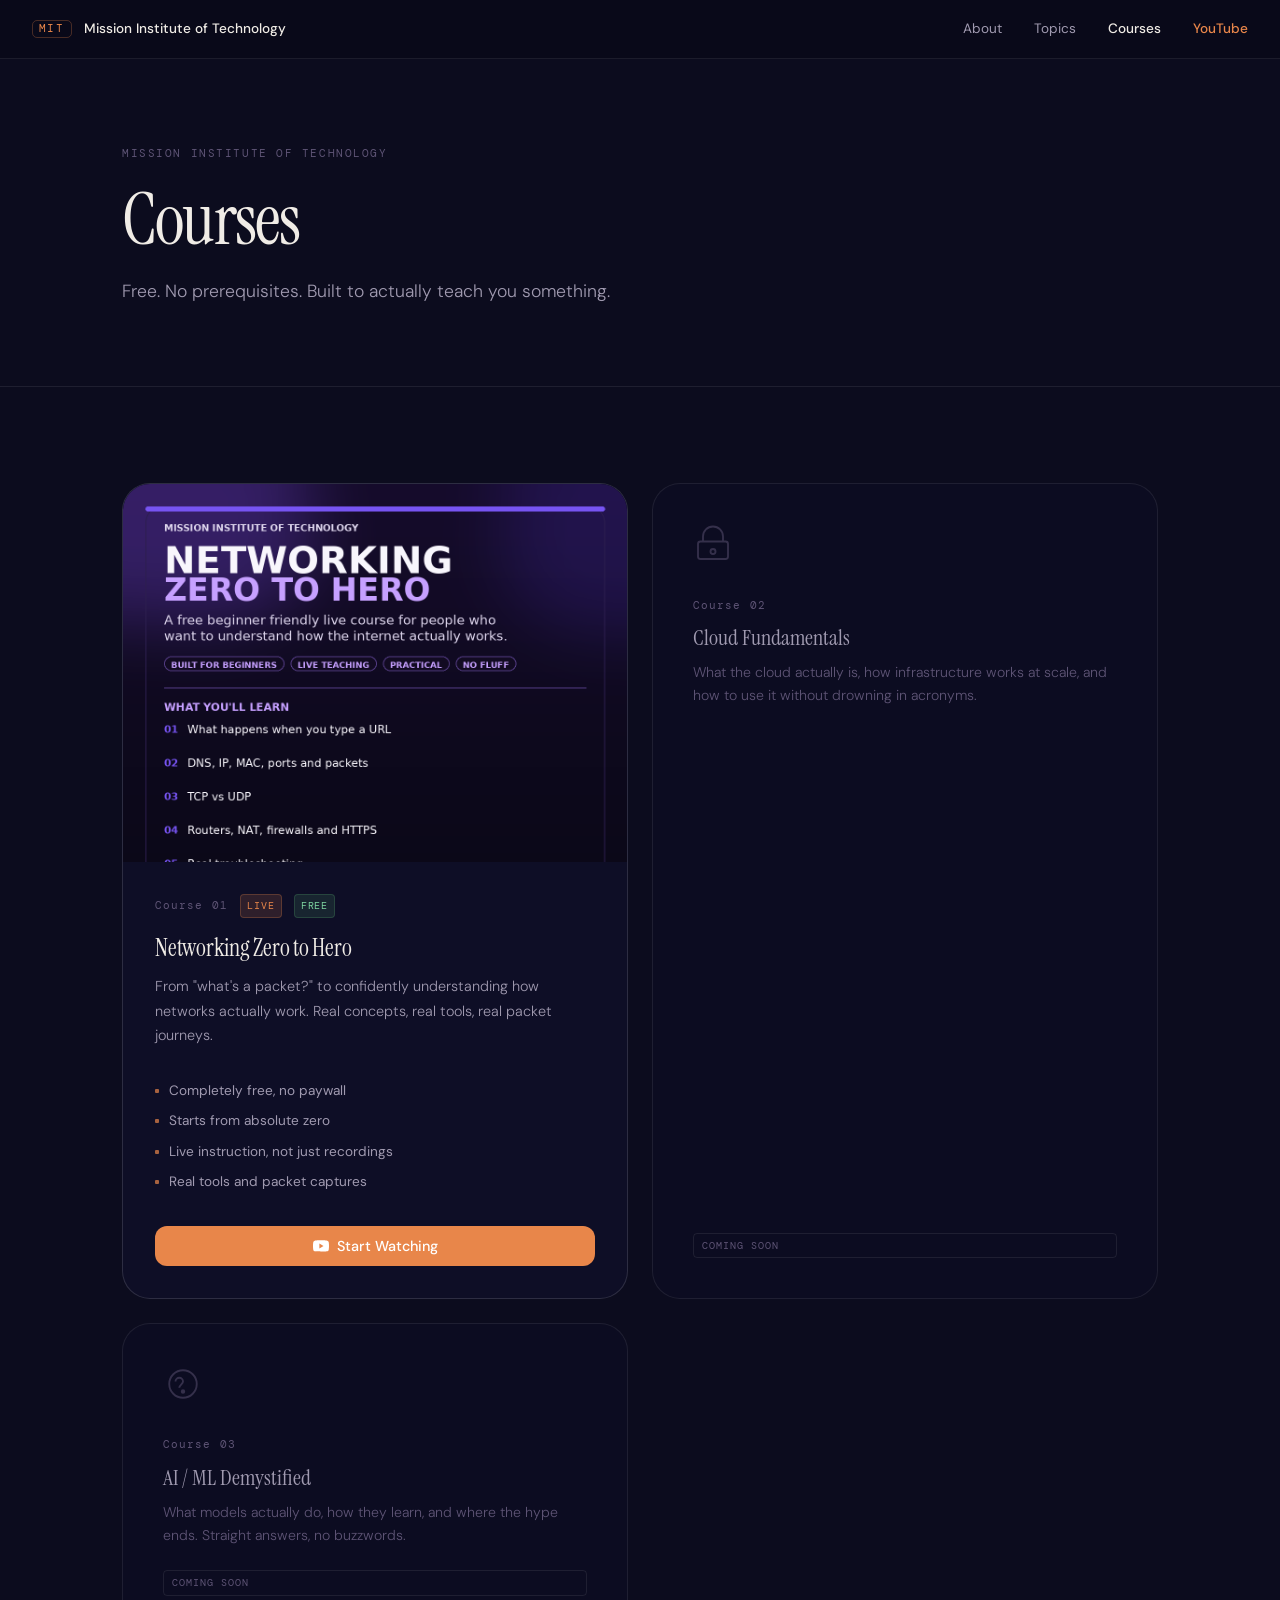
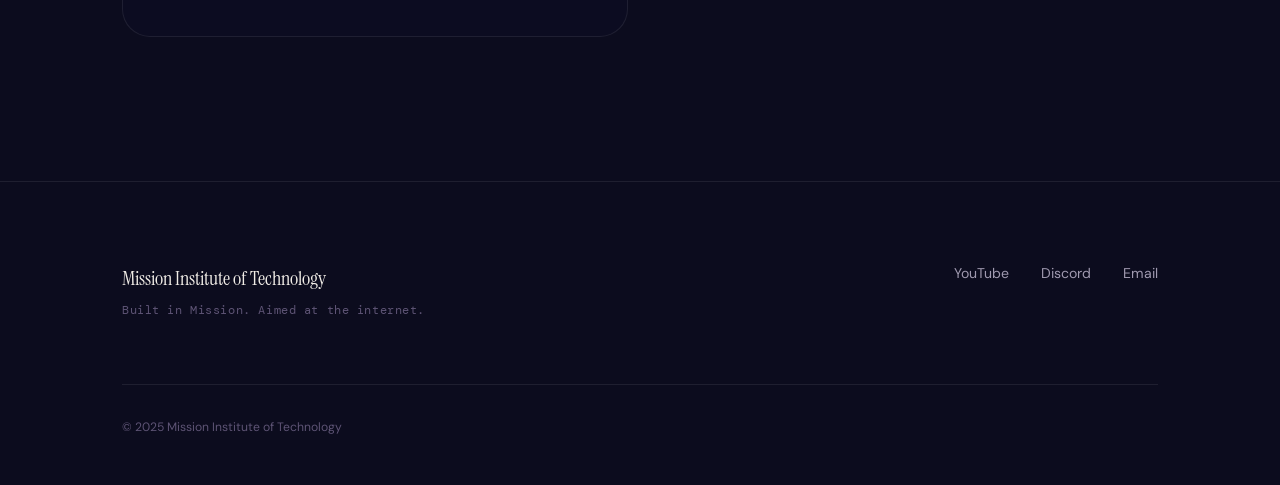
==== courses.html @ 04413aa5 "Redesign: Jobs-level layout, courses page, cleaner copy - Remove pixel art from hero, full-screen ph" ====
<!DOCTYPE html>
<html lang="en">
<head>
  <meta charset="UTF-8">
  <meta name="viewport" content="width=device-width, initial-scale=1.0">
  <title>Courses &mdash; Mission Institute of Technology</title>
  <meta name="description" content="Free courses on Networking, Cloud, AI/ML, and more. No prerequisites. Taught to actually stick.">
  <meta name="theme-color" content="#0c0c1e">
  <link rel="preconnect" href="https://fonts.googleapis.com">
  <link rel="preconnect" href="https://fonts.gstatic.com" crossorigin>
  <link href="https://fonts.googleapis.com/css2?family=DM+Sans:ital,wght@0,300;0,400;0,500;0,600;0,700;1,400&family=Instrument+Serif:ital@0;1&family=DM+Mono:wght@300;400&display=swap" rel="stylesheet">
  <style>
:root {
  --c-bg: #0c0c1e;
  --c-text: #f0ece6;
  --c-text-dim: #a09ab0;
  --c-text-muted: #5e5475;
  --c-accent: #e8864a;
  --c-accent-hover: #d4703a;
  --c-lavender: #9b8ec4;
  --c-border: rgba(255,255,255,0.08);
  --c-border-vis: rgba(255,255,255,0.13);
  --c-card: rgba(16,16,40,0.92);
  --f-serif: 'Instrument Serif', Georgia, serif;
  --f-sans: 'DM Sans', -apple-system, BlinkMacSystemFont, sans-serif;
  --f-mono: 'DM Mono', 'SF Mono', monospace;
  --r-md: 12px;
  --r-lg: 20px;
  --r-xl: 28px;
  --ease: cubic-bezier(0.16, 1, 0.3, 1);
}

*, *::before, *::after { margin: 0; padding: 0; box-sizing: border-box; }
html { scroll-behavior: smooth; -webkit-font-smoothing: antialiased; }
body { font-family: var(--f-sans); color: var(--c-text); background: var(--c-bg); overflow-x: hidden; line-height: 1.65; }
img { max-width: 100%; height: auto; display: block; }
a { color: inherit; text-decoration: none; }
ul { list-style: none; }
button { border: none; background: none; cursor: pointer; font: inherit; color: inherit; }
.container { max-width: 1100px; margin: 0 auto; padding: 0 2rem; }
::selection { background: rgba(232,134,74,0.25); }
:focus-visible { outline: 2px solid var(--c-accent); outline-offset: 3px; border-radius: 4px; }
::-webkit-scrollbar { width: 8px; }
::-webkit-scrollbar-track { background: var(--c-bg); }
::-webkit-scrollbar-thumb { background: var(--c-text-muted); border-radius: 4px; }

/* NAV */
.nav {
  position: fixed; top: 0; left: 0; right: 0; z-index: 100;
  padding: 1.1rem 0;
  background: rgba(10,10,26,0.96);
  border-bottom: 1px solid var(--c-border);
  transition: padding 0.35s var(--ease);
}
.nav-inner {
  max-width: 1280px; margin: 0 auto; padding: 0 2rem;
  display: flex; align-items: center; justify-content: space-between;
}
.nav-logo { display: flex; align-items: center; gap: 0.75rem; }
.nav-logo-mark {
  font-family: var(--f-mono); font-size: 0.68rem; letter-spacing: 0.14em;
  color: var(--c-accent); border: 1px solid rgba(232,134,74,0.28);
  padding: 0.25em 0.55em; border-radius: 5px; line-height: 1;
}
.nav-logo-text { font-size: 0.85rem; font-weight: 500; }
.nav-links { display: flex; align-items: center; gap: 2rem; }
.nav-links a { font-size: 0.85rem; color: var(--c-text-dim); transition: color 0.2s; }
.nav-links a:hover { color: var(--c-text); }
.nav-links a.active { color: var(--c-text); font-weight: 500; }
.nav-yt { color: var(--c-accent) !important; font-weight: 500; }
.nav-yt:hover { color: var(--c-text) !important; }

.nav-toggle { display: none; flex-direction: column; gap: 5px; padding: 8px; }
.nav-toggle span { display: block; width: 22px; height: 1.5px; background: var(--c-text); transition: transform 0.2s var(--ease); }
.nav-toggle.open span:first-child { transform: translateY(3.5px) rotate(45deg); }
.nav-toggle.open span:last-child { transform: translateY(-3.5px) rotate(-45deg); }

.mobile-menu {
  display: none; position: fixed; inset: 0; z-index: 99;
  background: rgba(10,10,26,0.98);
  flex-direction: column; align-items: center; justify-content: center; gap: 2.5rem;
  opacity: 0; pointer-events: none; transition: opacity 0.35s var(--ease);
}
.mobile-menu.open { opacity: 1; pointer-events: auto; }
.mobile-menu a { font-family: var(--f-serif); font-size: 2rem; color: var(--c-text); transition: color 0.2s; }
.mobile-menu a:hover { color: var(--c-accent); }

/* PAGE HEADER */
.page-header {
  padding: 9rem 0 5rem;
  border-bottom: 1px solid var(--c-border);
}
.page-header-eyebrow {
  font-family: var(--f-mono); font-size: 0.7rem; letter-spacing: 0.14em;
  color: var(--c-text-muted); text-transform: uppercase; margin-bottom: 1.2rem;
}
.page-header-title {
  font-family: var(--f-serif);
  font-size: clamp(2.8rem, 6vw, 4.5rem);
  font-weight: 400; line-height: 1.05; letter-spacing: -0.025em;
  margin-bottom: 1.25rem;
}
.page-header-sub {
  font-size: 1.1rem; font-weight: 300; color: var(--c-text-dim);
  max-width: 500px; line-height: 1.65;
}

/* COURSES GRID */
.courses-section { padding: 6rem 0 9rem; }
.courses-grid { display: grid; grid-template-columns: repeat(auto-fill, minmax(340px, 1fr)); gap: 1.5rem; }

/* LIVE COURSE CARD */
.course-card {
  background: var(--c-card);
  border: 1px solid var(--c-border-vis);
  border-radius: var(--r-xl);
  overflow: hidden;
  transition: border-color 0.3s var(--ease), transform 0.3s var(--ease), box-shadow 0.3s var(--ease);
  display: flex; flex-direction: column;
}
.course-card:hover {
  border-color: rgba(232,134,74,0.3);
  transform: translateY(-4px);
  box-shadow: 0 20px 60px -20px rgba(0,0,0,0.5);
}
.course-poster {
  width: 100%; aspect-ratio: 4/3; overflow: hidden; background: rgba(12,12,30,0.8);
  display: flex; align-items: center; justify-content: center;
}
.course-poster img { width: 100%; height: 100%; object-fit: cover; object-position: top; }
.course-body { padding: 2rem; flex: 1; display: flex; flex-direction: column; }
.course-meta {
  display: flex; align-items: center; gap: 0.75rem; margin-bottom: 1rem;
}
.course-number { font-family: var(--f-mono); font-size: 0.68rem; letter-spacing: 0.1em; color: var(--c-text-muted); }
.badge {
  font-family: var(--f-mono); font-size: 0.65rem; letter-spacing: 0.08em; text-transform: uppercase;
  padding: 0.2em 0.6em; border-radius: 4px;
}
.badge-live { background: rgba(232,134,74,0.15); color: var(--c-accent); border: 1px solid rgba(232,134,74,0.25); }
.badge-free { background: rgba(100,200,120,0.12); color: #7dd4a0; border: 1px solid rgba(100,200,120,0.2); }
.course-title { font-family: var(--f-serif); font-size: 1.5rem; font-weight: 400; line-height: 1.2; margin-bottom: 0.75rem; letter-spacing: -0.01em; }
.course-desc { font-size: 0.9rem; font-weight: 300; color: var(--c-text-dim); line-height: 1.7; flex: 1; margin-bottom: 2rem; }
.course-features { display: flex; flex-direction: column; gap: 0.5rem; margin-bottom: 2rem; }
.course-feature { display: flex; align-items: center; gap: 0.6rem; font-size: 0.85rem; color: var(--c-text-dim); }
.course-feature-dot { width: 4px; height: 4px; background: var(--c-accent); border-radius: 1px; flex-shrink: 0; opacity: 0.7; }
.course-cta .btn { width: 100%; justify-content: center; }

/* COMING SOON CARD */
.course-card-soon {
  background: rgba(14,14,36,0.6);
  border: 1px solid var(--c-border);
  border-radius: var(--r-xl);
  padding: 2.5rem;
  display: flex; flex-direction: column; justify-content: space-between;
  min-height: 280px;
}
.soon-icon { width: 40px; height: 40px; color: var(--c-text-muted); margin-bottom: 1.5rem; opacity: 0.5; }
.soon-label { font-family: var(--f-mono); font-size: 0.68rem; letter-spacing: 0.1em; color: var(--c-text-muted); margin-bottom: 0.65rem; }
.soon-title { font-family: var(--f-serif); font-size: 1.4rem; font-weight: 400; color: var(--c-text-dim); line-height: 1.2; margin-bottom: 0.6rem; }
.soon-desc { font-size: 0.88rem; font-weight: 300; color: var(--c-text-muted); line-height: 1.6; }
.soon-chip {
  display: inline-block; margin-top: 1.5rem;
  font-family: var(--f-mono); font-size: 0.65rem; letter-spacing: 0.1em;
  color: var(--c-text-muted); border: 1px solid var(--c-border);
  padding: 0.3em 0.75em; border-radius: 4px; text-transform: uppercase;
}

/* BUTTONS */
.btn {
  display: inline-flex; align-items: center; gap: 0.5rem;
  padding: 0.85em 1.7em; font-size: 0.9rem; font-weight: 500;
  border-radius: var(--r-md); transition: all 0.2s var(--ease);
  cursor: pointer; border: none; line-height: 1; white-space: nowrap;
}
.btn-primary { background: var(--c-accent); color: #fff; }
.btn-primary:hover { background: var(--c-accent-hover); transform: translateY(-1px); box-shadow: 0 8px 28px -8px rgba(232,134,74,0.45); }

/* FOOTER */
.footer { padding: 5rem 0 3rem; border-top: 1px solid var(--c-border); }
.footer-inner { display: flex; justify-content: space-between; align-items: flex-start; margin-bottom: 4rem; }
.footer-name { font-family: var(--f-serif); font-size: 1.25rem; margin-bottom: 0.4rem; }
.footer-tag { font-family: var(--f-mono); font-size: 0.72rem; color: var(--c-text-muted); letter-spacing: 0.05em; }
.footer-links { display: flex; gap: 2rem; }
.footer-links a { font-size: 0.88rem; color: var(--c-text-dim); transition: color 0.2s; }
.footer-links a:hover { color: var(--c-text); }
.footer-base { border-top: 1px solid var(--c-border); padding-top: 2rem; }
.footer-base p { font-size: 0.76rem; color: var(--c-text-muted); }

/* RESPONSIVE */
@media (max-width: 640px) {
  .nav-links { display: none; }
  .nav-toggle { display: flex; }
  .mobile-menu { display: flex; }
  .page-header { padding: 7rem 0 4rem; }
  .page-header-title { font-size: clamp(2.2rem, 10vw, 3rem); }
  .courses-grid { grid-template-columns: 1fr; }
  .footer-inner { flex-direction: column; gap: 2rem; }
}
  </style>
</head>
<body>

<nav class="nav">
  <div class="nav-inner">
    <a href="index.html" class="nav-logo">
      <span class="nav-logo-mark">MIT</span>
      <span class="nav-logo-text">Mission Institute of Technology</span>
    </a>
    <div class="nav-links">
      <a href="index.html#about">About</a>
      <a href="index.html#topics">Topics</a>
      <a href="courses.html" class="active">Courses</a>
      <a href="https://www.youtube.com/@missioninstituteoftechnology" target="_blank" rel="noopener" class="nav-yt">YouTube</a>
    </div>
    <button class="nav-toggle" aria-label="Toggle menu" aria-expanded="false">
      <span></span><span></span>
    </button>
  </div>
</nav>

<div class="mobile-menu" aria-hidden="true">
  <a href="index.html#about">About</a>
  <a href="index.html#topics">Topics</a>
  <a href="courses.html">Courses</a>
  <a href="https://www.youtube.com/@missioninstituteoftechnology" target="_blank" rel="noopener">YouTube</a>
  <a href="https://discord.gg/nqs7rpf2xS" target="_blank" rel="noopener">Discord</a>
</div>

<!-- PAGE HEADER -->
<div class="page-header">
  <div class="container">
    <p class="page-header-eyebrow">Mission Institute of Technology</p>
    <h1 class="page-header-title">Courses</h1>
    <p class="page-header-sub">Free. No prerequisites. Built to actually teach you something.</p>
  </div>
</div>

<!-- COURSES -->
<section class="courses-section">
  <div class="container">
    <div class="courses-grid">

      <!-- Course 01: Live -->
      <div class="course-card">
        <div class="course-poster">
          <img src="assets/course-poster.png" alt="Networking Zero to Hero course poster" loading="eager">
        </div>
        <div class="course-body">
          <div class="course-meta">
            <span class="course-number">Course 01</span>
            <span class="badge badge-live">Live</span>
            <span class="badge badge-free">Free</span>
          </div>
          <h2 class="course-title">Networking Zero to Hero</h2>
          <p class="course-desc">From "what's a packet?" to confidently understanding how networks actually work. Real concepts, real tools, real packet journeys.</p>
          <ul class="course-features">
            <li class="course-feature"><span class="course-feature-dot"></span>Completely free, no paywall</li>
            <li class="course-feature"><span class="course-feature-dot"></span>Starts from absolute zero</li>
            <li class="course-feature"><span class="course-feature-dot"></span>Live instruction, not just recordings</li>
            <li class="course-feature"><span class="course-feature-dot"></span>Real tools and packet captures</li>
          </ul>
          <div class="course-cta">
            <a href="https://www.youtube.com/@missioninstituteoftechnology" target="_blank" rel="noopener" class="btn btn-primary">
              <svg width="16" height="16" viewBox="0 0 24 24" fill="currentColor"><path d="M23.498 6.186a3.016 3.016 0 0 0-2.122-2.136C19.505 3.545 12 3.545 12 3.545s-7.505 0-9.377.505A3.017 3.017 0 0 0 .502 6.186C0 8.07 0 12 0 12s0 3.93.502 5.814a3.016 3.016 0 0 0 2.122 2.136c1.871.505 9.376.505 9.376.505s7.505 0 9.377-.505a3.015 3.015 0 0 0 2.122-2.136C24 15.93 24 12 24 12s0-3.93-.502-5.814zM9.545 15.568V8.432L15.818 12l-6.273 3.568z"/></svg>
              Start Watching
            </a>
          </div>
        </div>
      </div>

      <!-- Course 02: Coming Soon -->
      <div class="course-card-soon">
        <div>
          <svg class="soon-icon" viewBox="0 0 32 32" fill="none" stroke="currentColor" stroke-width="1.5"><rect x="4" y="14" width="24" height="14" rx="2"/><path d="M8 14V10a8 8 0 0 1 16 0v4"/><circle cx="16" cy="22" r="2"/></svg>
          <p class="soon-label">Course 02</p>
          <h2 class="soon-title">Cloud Fundamentals</h2>
          <p class="soon-desc">What the cloud actually is, how infrastructure works at scale, and how to use it without drowning in acronyms.</p>
        </div>
        <span class="soon-chip">Coming Soon</span>
      </div>

      <!-- Course 03: Coming Soon -->
      <div class="course-card-soon">
        <div>
          <svg class="soon-icon" viewBox="0 0 32 32" fill="none" stroke="currentColor" stroke-width="1.5"><circle cx="16" cy="16" r="11"/><path d="M10 14a3 3 0 0 1 6 0c0 2-3 3-3 5"/><circle cx="16" cy="22" r="1" fill="currentColor"/></svg>
          <p class="soon-label">Course 03</p>
          <h2 class="soon-title">AI / ML Demystified</h2>
          <p class="soon-desc">What models actually do, how they learn, and where the hype ends. Straight answers, no buzzwords.</p>
        </div>
        <span class="soon-chip">Coming Soon</span>
      </div>

    </div>
  </div>
</section>

<!-- FOOTER -->
<footer class="footer">
  <div class="container">
    <div class="footer-inner">
      <div>
        <p class="footer-name">Mission Institute of Technology</p>
        <p class="footer-tag">Built in Mission. Aimed at the internet.</p>
      </div>
      <div class="footer-links">
        <a href="https://www.youtube.com/@missioninstituteoftechnology" target="_blank" rel="noopener">YouTube</a>
        <a href="https://discord.gg/nqs7rpf2xS" target="_blank" rel="noopener">Discord</a>
        <a href="mailto:contact@missioninstituteoftechnology.com">Email</a>
      </div>
    </div>
    <div class="footer-base">
      <p>&copy; 2025 Mission Institute of Technology</p>
    </div>
  </div>
</footer>

<script>
(function () {
  'use strict';
  var toggle = document.querySelector('.nav-toggle');
  var menu = document.querySelector('.mobile-menu');
  if (toggle && menu) {
    toggle.addEventListener('click', function () {
      var open = menu.classList.toggle('open');
      toggle.classList.toggle('open', open);
      toggle.setAttribute('aria-expanded', open);
      menu.setAttribute('aria-hidden', !open);
      document.body.style.overflow = open ? 'hidden' : '';
    });
    menu.querySelectorAll('a').forEach(function (a) {
      a.addEventListener('click', function () {
        menu.classList.remove('open');
        toggle.classList.remove('open');
        toggle.setAttribute('aria-expanded', 'false');
        menu.setAttribute('aria-hidden', 'true');
        document.body.style.overflow = '';
      });
    });
  }
})();
</script>
</body>
</html>
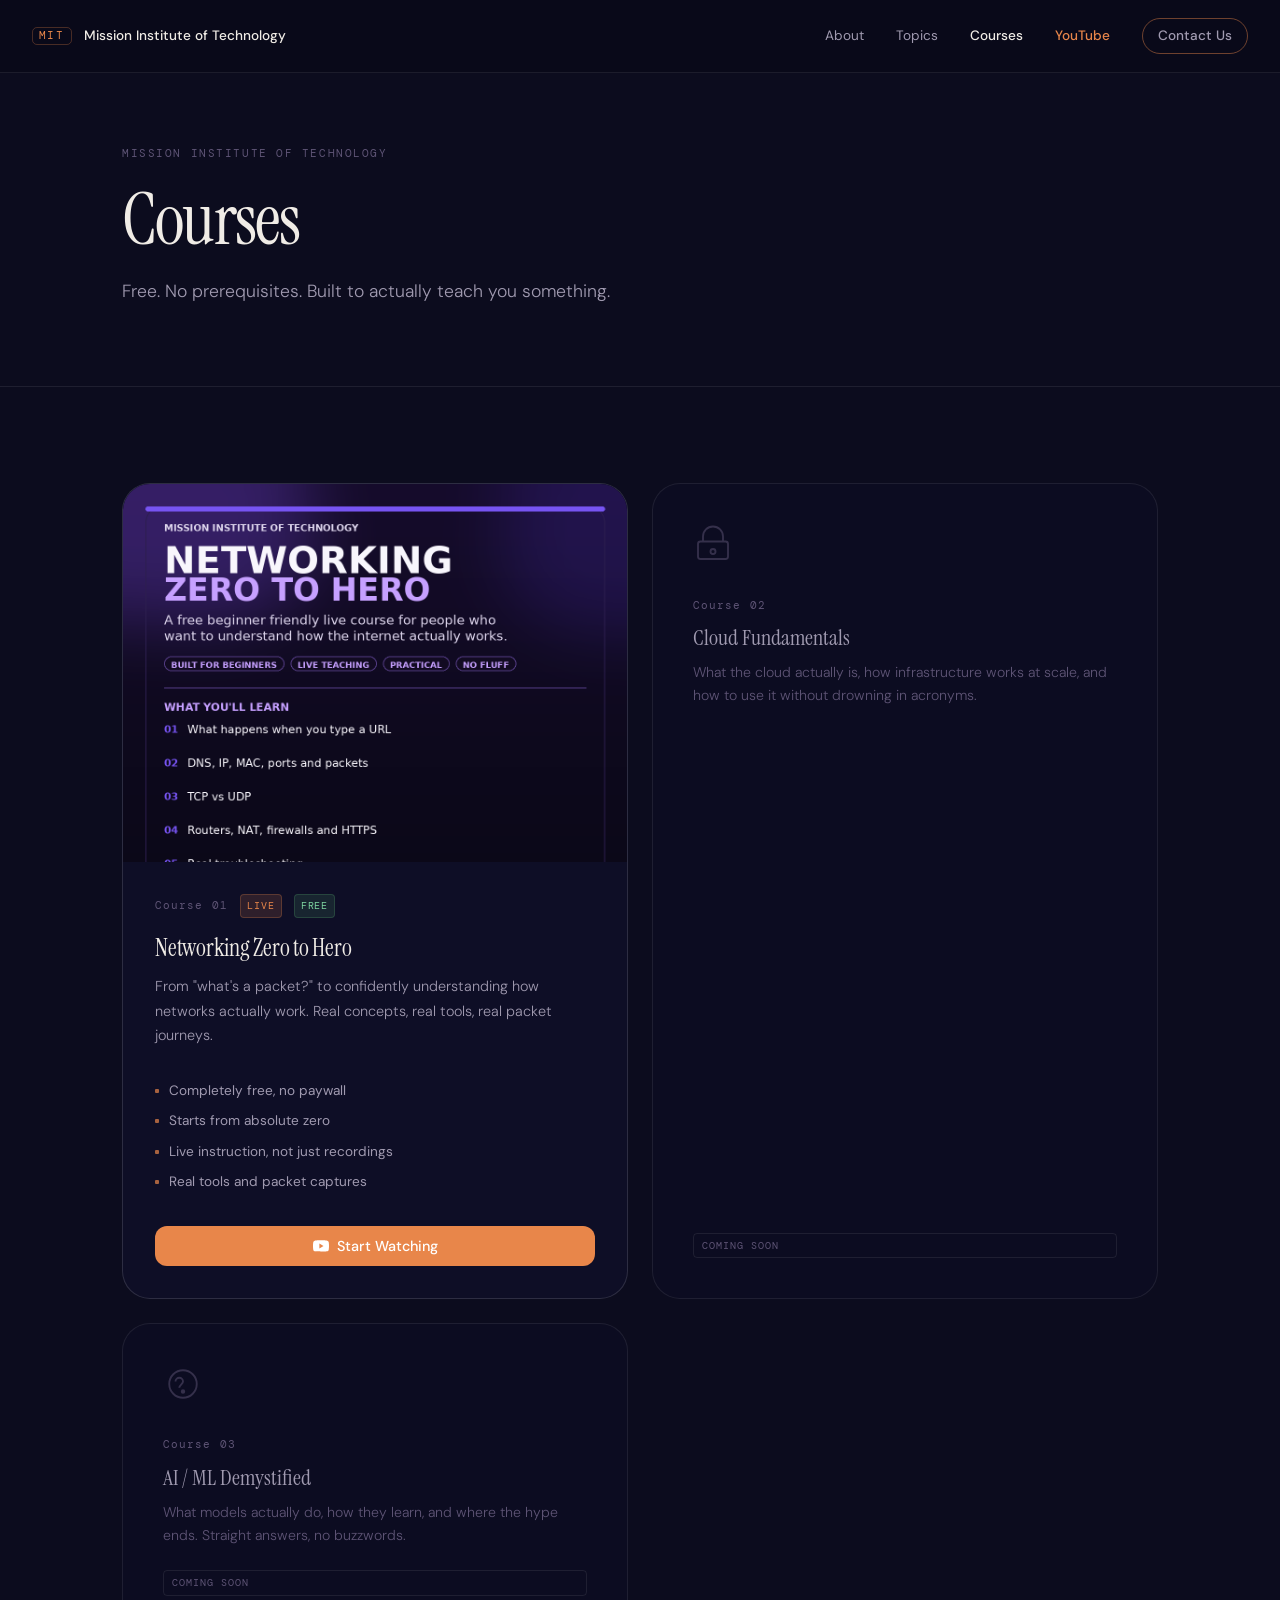
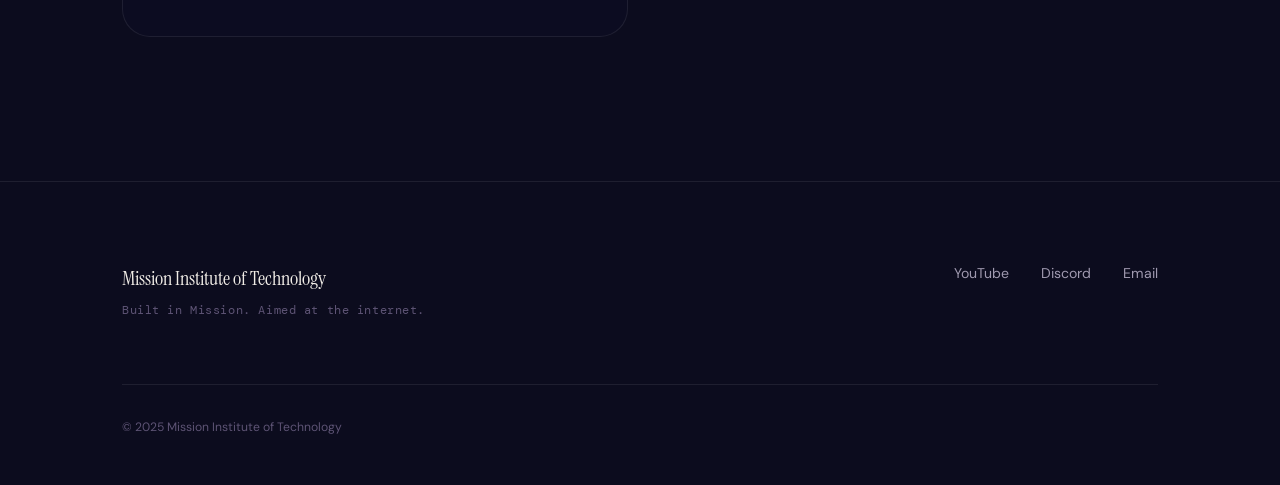
==== commit 83e6b84d: "Add Contact Us button to courses page nav" ====
--- a/courses.html
+++ b/courses.html
@@ -52,6 +52,13 @@
   border-bottom: 1px solid var(--c-border);
   transition: padding 0.35s var(--ease);
 }
+.nav-contact {
+  display: inline-flex; align-items: center;
+  padding: 0.45em 1.1em; font-size: 0.82rem; font-weight: 500;
+  border: 1px solid rgba(232,134,74,0.45); border-radius: 999px;
+  color: var(--c-accent); transition: all 0.2s var(--ease);
+}
+.nav-contact:hover { background: rgba(232,134,74,0.1); border-color: var(--c-accent); }
 .nav-inner {
   max-width: 1280px; margin: 0 auto; padding: 0 2rem;
   display: flex; align-items: center; justify-content: space-between;
@@ -212,6 +219,7 @@
       <a href="index.html#topics">Topics</a>
       <a href="courses.html" class="active">Courses</a>
       <a href="https://www.youtube.com/@missioninstituteoftechnology" target="_blank" rel="noopener" class="nav-yt">YouTube</a>
+      <a href="index.html#contact" class="nav-contact">Contact Us</a>
     </div>
     <button class="nav-toggle" aria-label="Toggle menu" aria-expanded="false">
       <span></span><span></span>
@@ -223,6 +231,7 @@
   <a href="index.html#about">About</a>
   <a href="index.html#topics">Topics</a>
   <a href="courses.html">Courses</a>
+  <a href="index.html#contact">Contact</a>
   <a href="https://www.youtube.com/@missioninstituteoftechnology" target="_blank" rel="noopener">YouTube</a>
   <a href="https://discord.gg/nqs7rpf2xS" target="_blank" rel="noopener">Discord</a>
 </div>
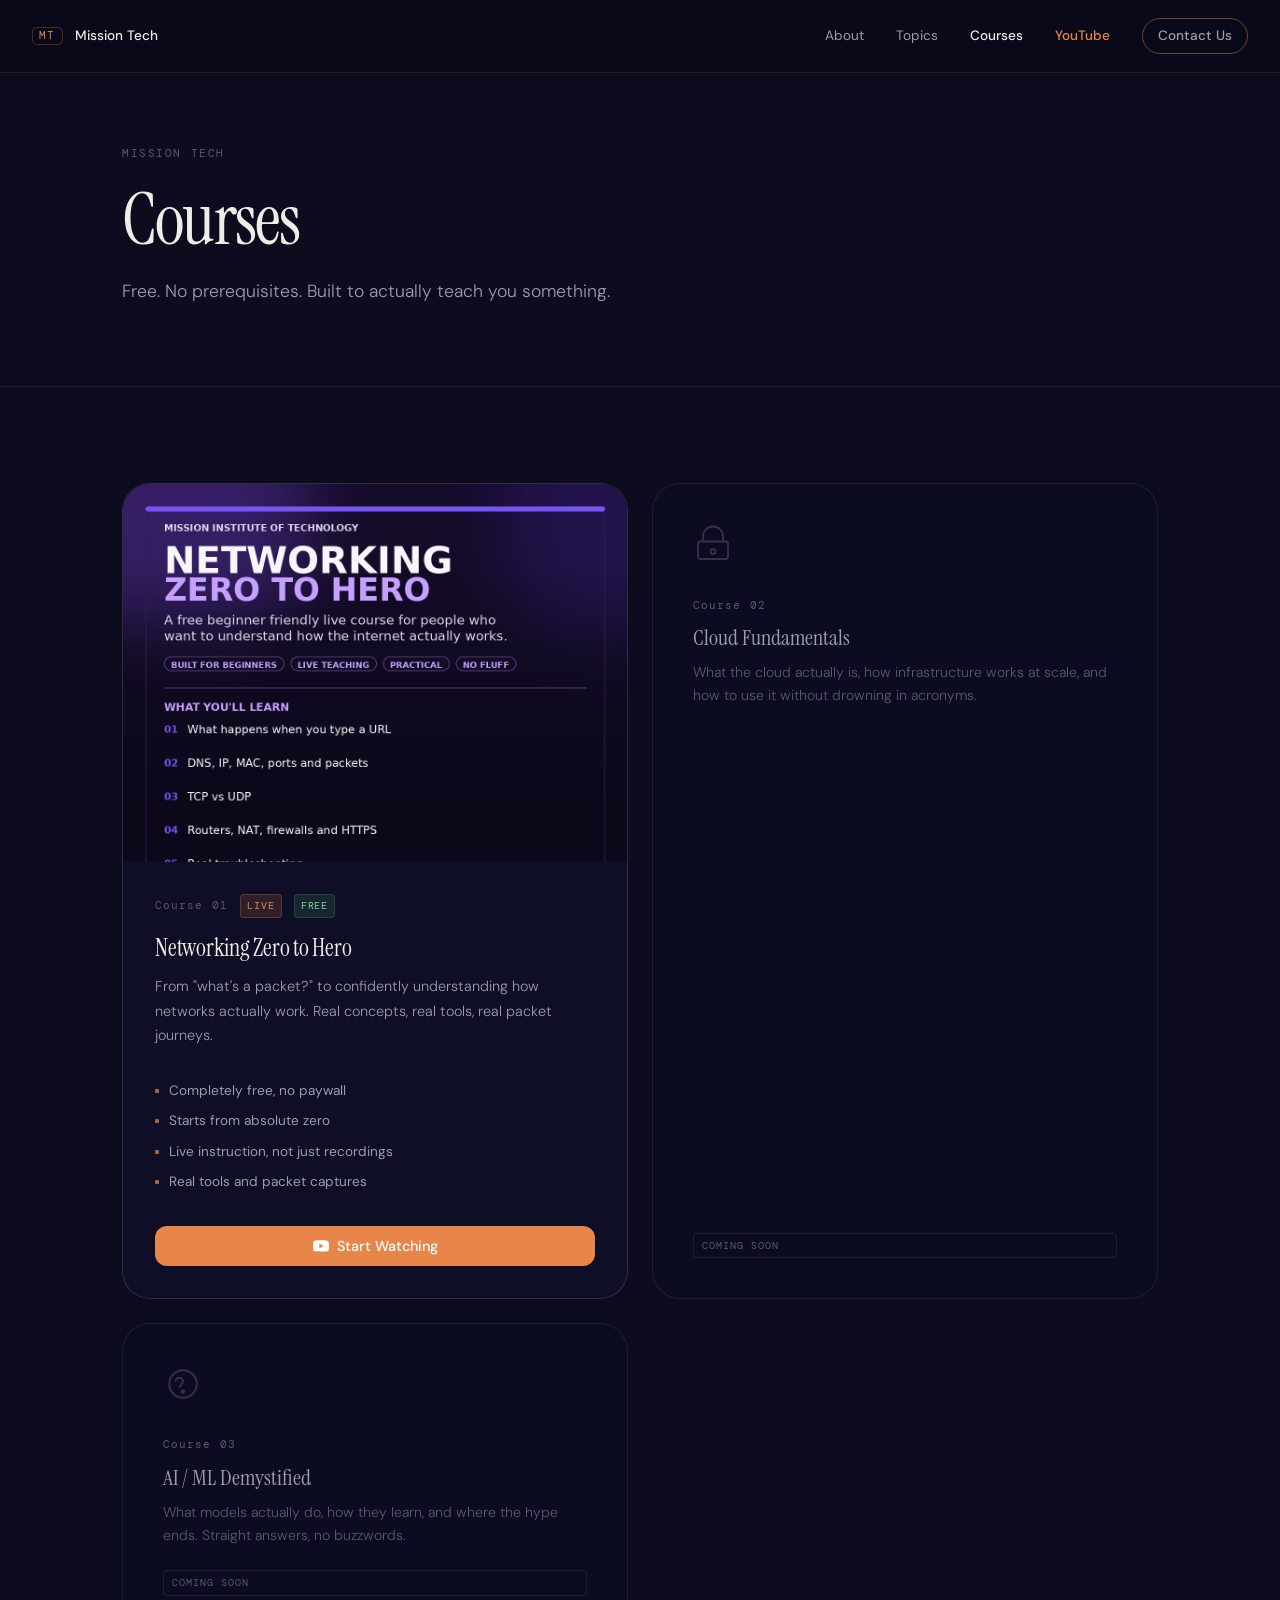
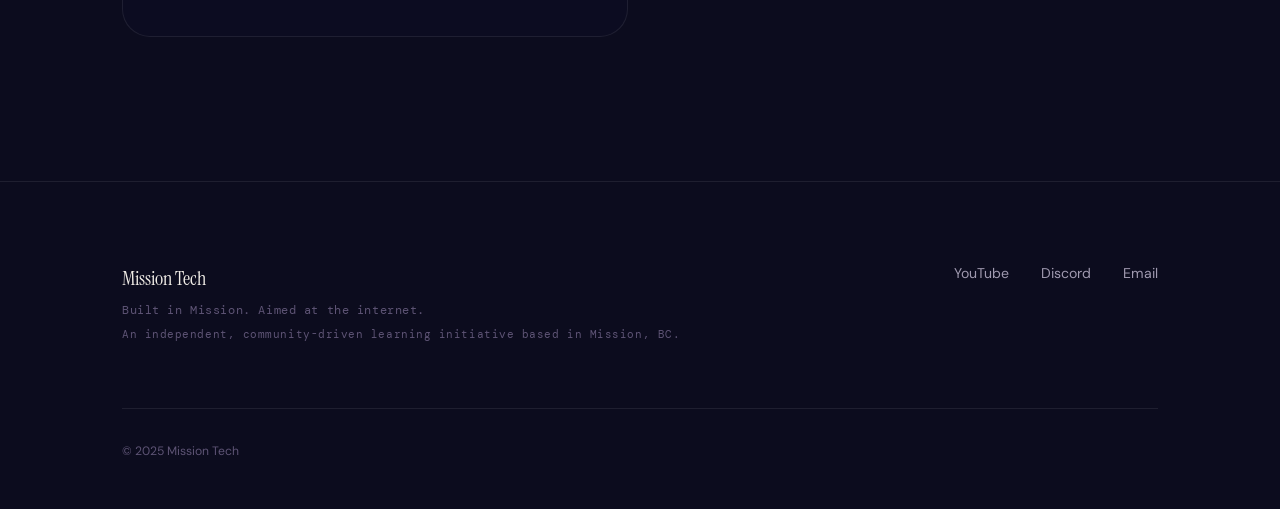
==== commit f7baf6ba: "Rebrand: Mission Institute of Technology → Mission Tech Updated brand name, nav logo mark (MIT→MT), " ====
--- a/courses.html
+++ b/courses.html
@@ -3,7 +3,7 @@
 <head>
   <meta charset="UTF-8">
   <meta name="viewport" content="width=device-width, initial-scale=1.0">
-  <title>Courses &mdash; Mission Institute of Technology</title>
+  <title>Courses &mdash; Mission Tech</title>
   <meta name="description" content="Free courses on Networking, Cloud, AI/ML, and more. No prerequisites. Taught to actually stick.">
   <meta name="theme-color" content="#0c0c1e">
   <link rel="preconnect" href="https://fonts.googleapis.com">
@@ -211,8 +211,8 @@
 <nav class="nav">
   <div class="nav-inner">
     <a href="index.html" class="nav-logo">
-      <span class="nav-logo-mark">MIT</span>
-      <span class="nav-logo-text">Mission Institute of Technology</span>
+      <span class="nav-logo-mark">MT</span>
+      <span class="nav-logo-text">Mission Tech</span>
     </a>
     <div class="nav-links">
       <a href="index.html#about">About</a>
@@ -239,7 +239,7 @@
 <!-- PAGE HEADER -->
 <div class="page-header">
   <div class="container">
-    <p class="page-header-eyebrow">Mission Institute of Technology</p>
+    <p class="page-header-eyebrow">Mission Tech</p>
     <h1 class="page-header-title">Courses</h1>
     <p class="page-header-sub">Free. No prerequisites. Built to actually teach you something.</p>
   </div>
@@ -309,8 +309,9 @@
   <div class="container">
     <div class="footer-inner">
       <div>
-        <p class="footer-name">Mission Institute of Technology</p>
+        <p class="footer-name">Mission Tech</p>
         <p class="footer-tag">Built in Mission. Aimed at the internet.</p>
+        <p class="footer-tag" style="margin-top:0.4rem;font-size:0.68rem;">An independent, community-driven learning initiative based in Mission, BC.</p>
       </div>
       <div class="footer-links">
         <a href="https://www.youtube.com/@missioninstituteoftechnology" target="_blank" rel="noopener">YouTube</a>
@@ -319,7 +320,7 @@
       </div>
     </div>
     <div class="footer-base">
-      <p>&copy; 2025 Mission Institute of Technology</p>
+      <p>&copy; 2025 Mission Tech</p>
     </div>
   </div>
 </footer>
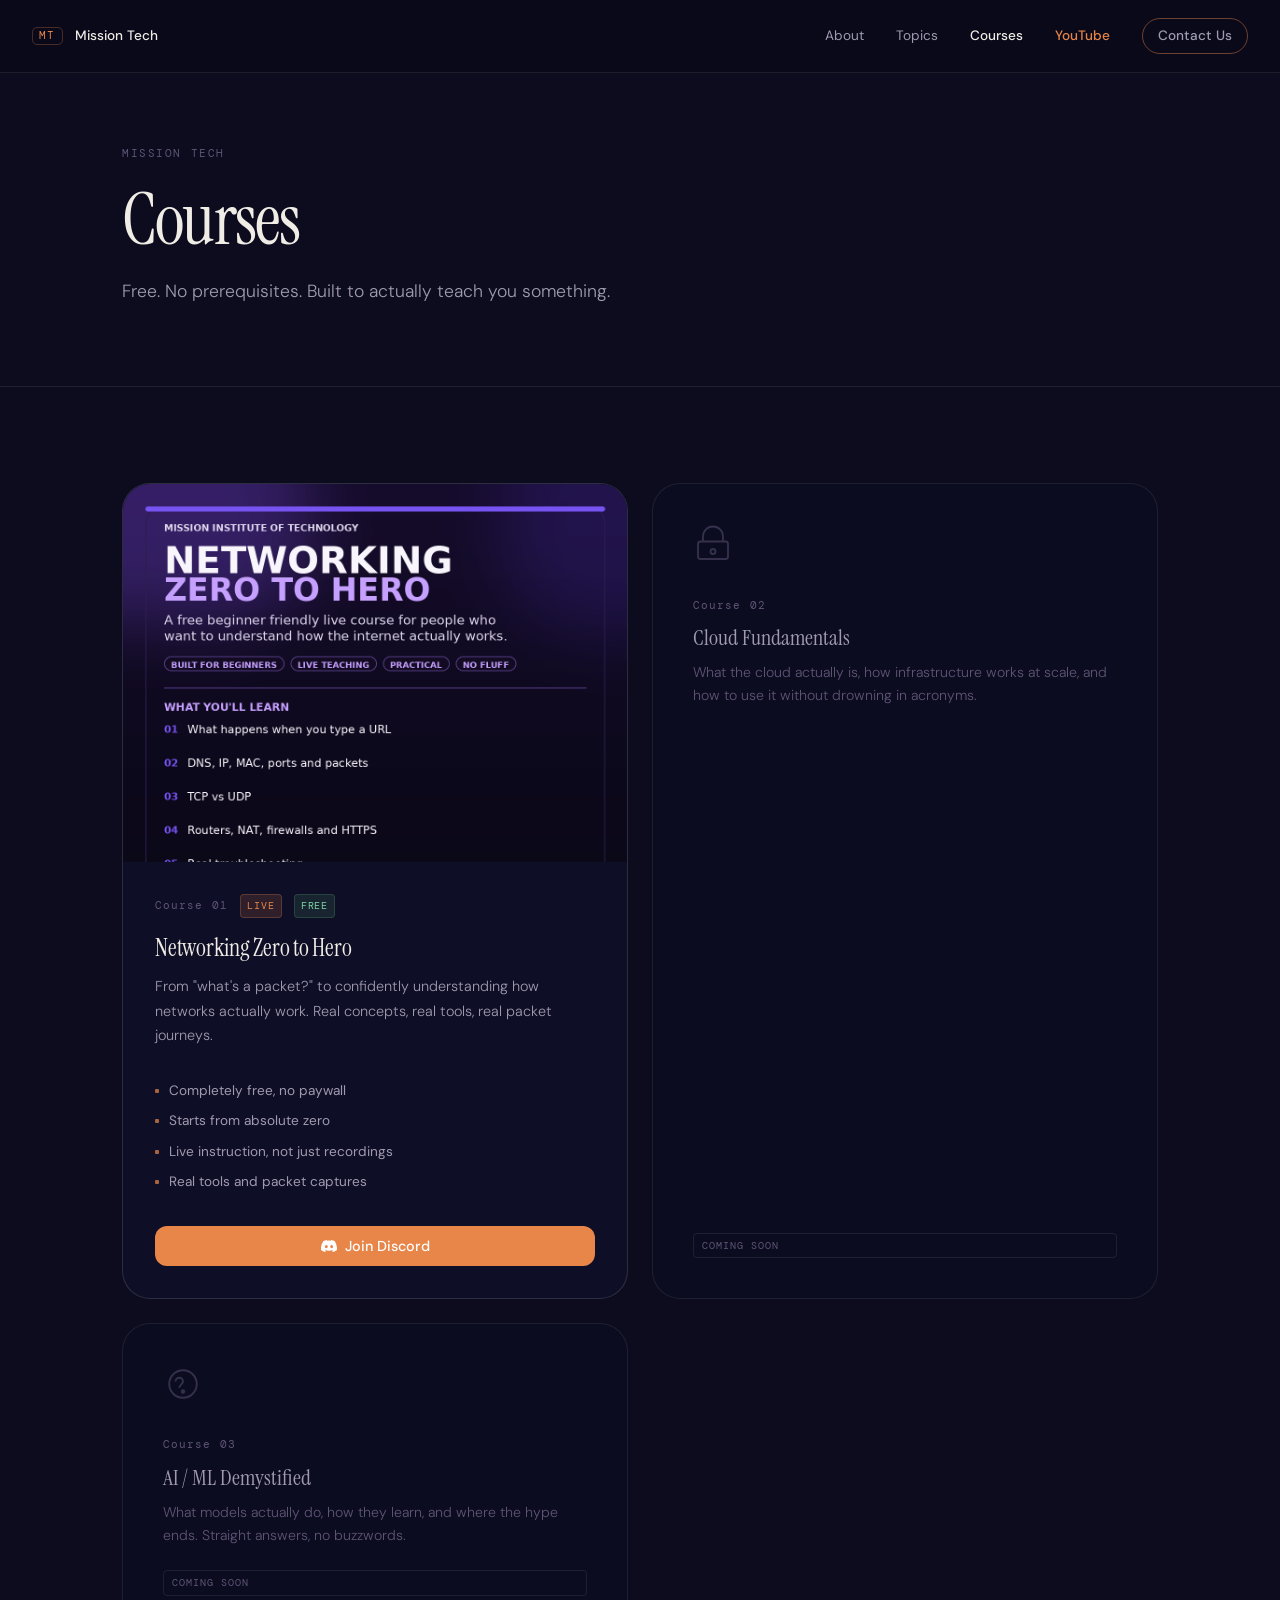
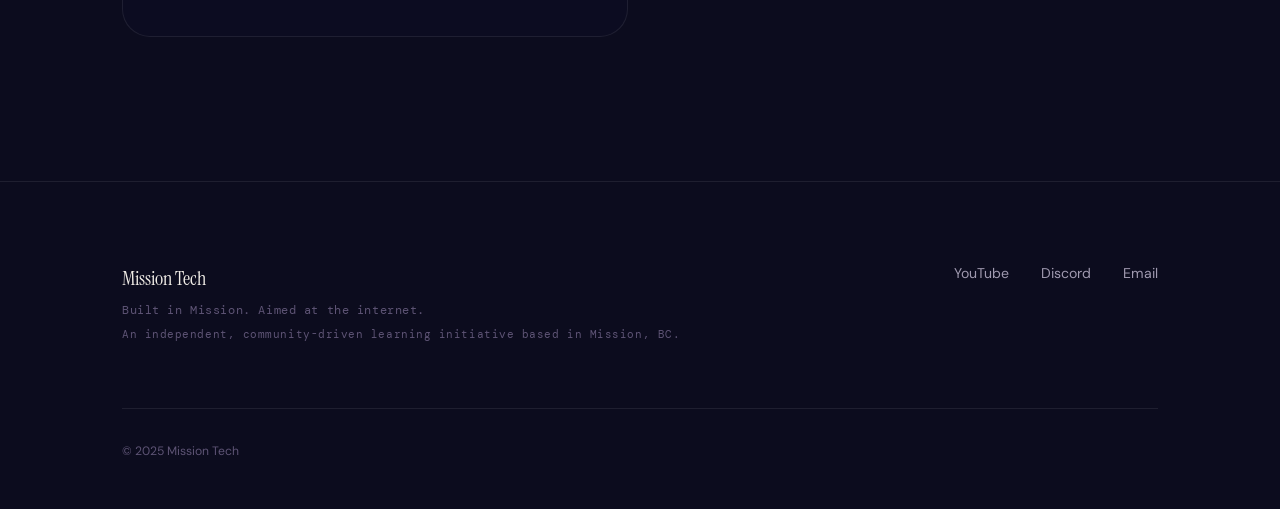
==== commit 32b8072c: "Change course 01 CTA to Discord while not yet on YouTube Co-Authored-By: Claude Sonnet 4.6 <noreply@" ====
--- a/courses.html
+++ b/courses.html
@@ -233,7 +233,7 @@
   <a href="courses.html">Courses</a>
   <a href="index.html#contact">Contact</a>
   <a href="https://www.youtube.com/@missioninstituteoftechnology" target="_blank" rel="noopener">YouTube</a>
-  <a href="https://discord.gg/nqs7rpf2xS" target="_blank" rel="noopener">Discord</a>
+  <a href="https://discord.gg/KCA56a5gVt" target="_blank" rel="noopener">Discord</a>
 </div>
 
 <!-- PAGE HEADER -->
@@ -270,9 +270,9 @@
             <li class="course-feature"><span class="course-feature-dot"></span>Real tools and packet captures</li>
           </ul>
           <div class="course-cta">
-            <a href="https://www.youtube.com/@missioninstituteoftechnology" target="_blank" rel="noopener" class="btn btn-primary">
-              <svg width="16" height="16" viewBox="0 0 24 24" fill="currentColor"><path d="M23.498 6.186a3.016 3.016 0 0 0-2.122-2.136C19.505 3.545 12 3.545 12 3.545s-7.505 0-9.377.505A3.017 3.017 0 0 0 .502 6.186C0 8.07 0 12 0 12s0 3.93.502 5.814a3.016 3.016 0 0 0 2.122 2.136c1.871.505 9.376.505 9.376.505s7.505 0 9.377-.505a3.015 3.015 0 0 0 2.122-2.136C24 15.93 24 12 24 12s0-3.93-.502-5.814zM9.545 15.568V8.432L15.818 12l-6.273 3.568z"/></svg>
-              Start Watching
+            <a href="https://discord.gg/KCA56a5gVt" target="_blank" rel="noopener" class="btn btn-primary">
+              <svg width="16" height="16" viewBox="0 0 24 24" fill="currentColor"><path d="M20.317 4.37a19.791 19.791 0 0 0-4.885-1.515.074.074 0 0 0-.079.037c-.21.375-.444.864-.608 1.25a18.27 18.27 0 0 0-5.487 0 12.64 12.64 0 0 0-.617-1.25.077.077 0 0 0-.079-.037A19.736 19.736 0 0 0 3.677 4.37a.07.07 0 0 0-.032.027C.533 9.046-.32 13.58.099 18.057c.002.022.015.043.03.056a19.9 19.9 0 0 0 5.993 3.03.078.078 0 0 0 .084-.028 14.09 14.09 0 0 0 1.226-1.994.076.076 0 0 0-.041-.106 13.107 13.107 0 0 1-1.872-.892.077.077 0 0 1-.008-.128 10.2 10.2 0 0 0 .372-.292.074.074 0 0 1 .077-.01c3.928 1.793 8.18 1.793 12.062 0a.074.074 0 0 1 .078.01c.12.098.246.198.373.292a.077.077 0 0 1-.006.127 12.299 12.299 0 0 1-1.873.892.077.077 0 0 0-.041.107c.36.698.772 1.362 1.225 1.993a.076.076 0 0 0 .084.028 19.839 19.839 0 0 0 6.002-3.03.077.077 0 0 0 .032-.054c.5-5.177-.838-9.674-3.549-13.66a.061.061 0 0 0-.031-.03zM8.02 15.33c-1.183 0-2.157-1.085-2.157-2.419 0-1.333.956-2.419 2.157-2.419 1.21 0 2.176 1.096 2.157 2.42 0 1.333-.956 2.418-2.157 2.418zm7.975 0c-1.183 0-2.157-1.085-2.157-2.419 0-1.333.955-2.419 2.157-2.419 1.21 0 2.176 1.096 2.157 2.42 0 1.333-.946 2.418-2.157 2.418z"/></svg>
+              Join Discord
             </a>
           </div>
         </div>
@@ -315,7 +315,7 @@
       </div>
       <div class="footer-links">
         <a href="https://www.youtube.com/@missioninstituteoftechnology" target="_blank" rel="noopener">YouTube</a>
-        <a href="https://discord.gg/nqs7rpf2xS" target="_blank" rel="noopener">Discord</a>
+        <a href="https://discord.gg/KCA56a5gVt" target="_blank" rel="noopener">Discord</a>
         <a href="mailto:contact@missioninstituteoftechnology.com">Email</a>
       </div>
     </div>
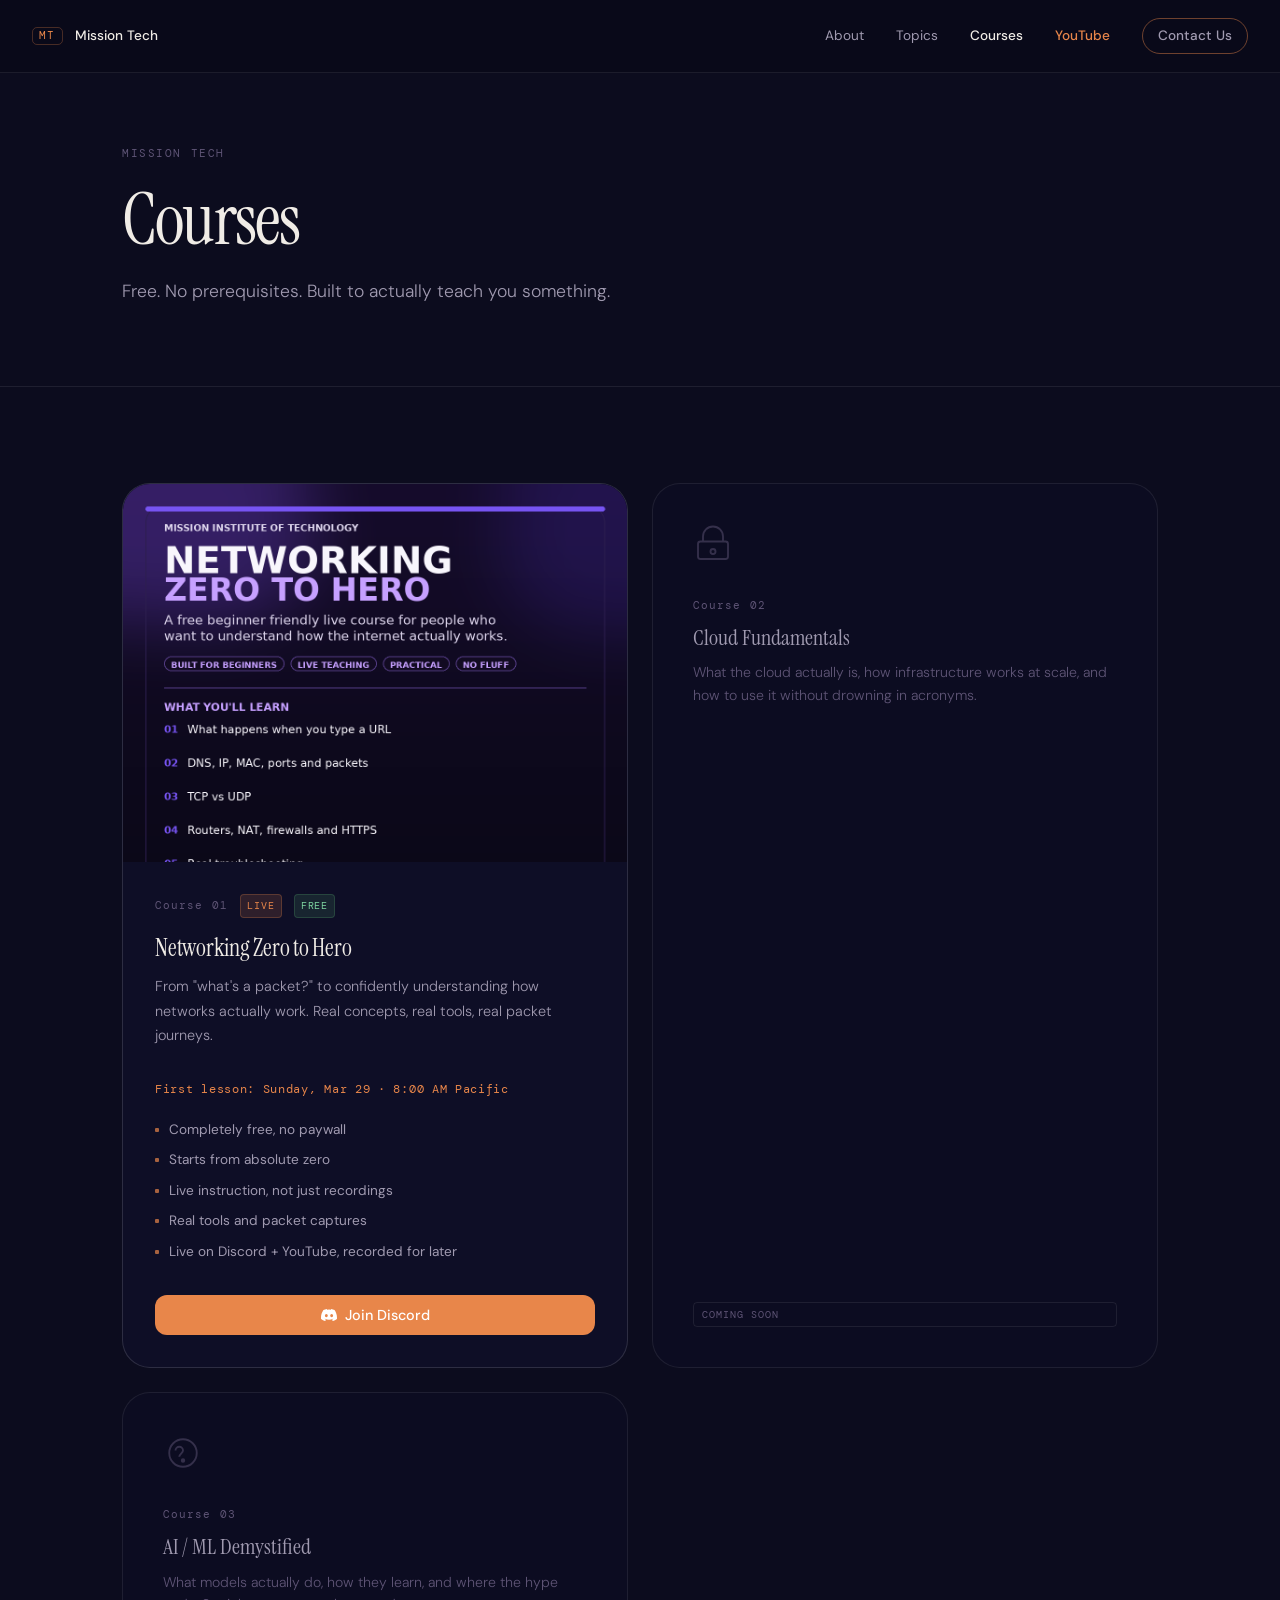
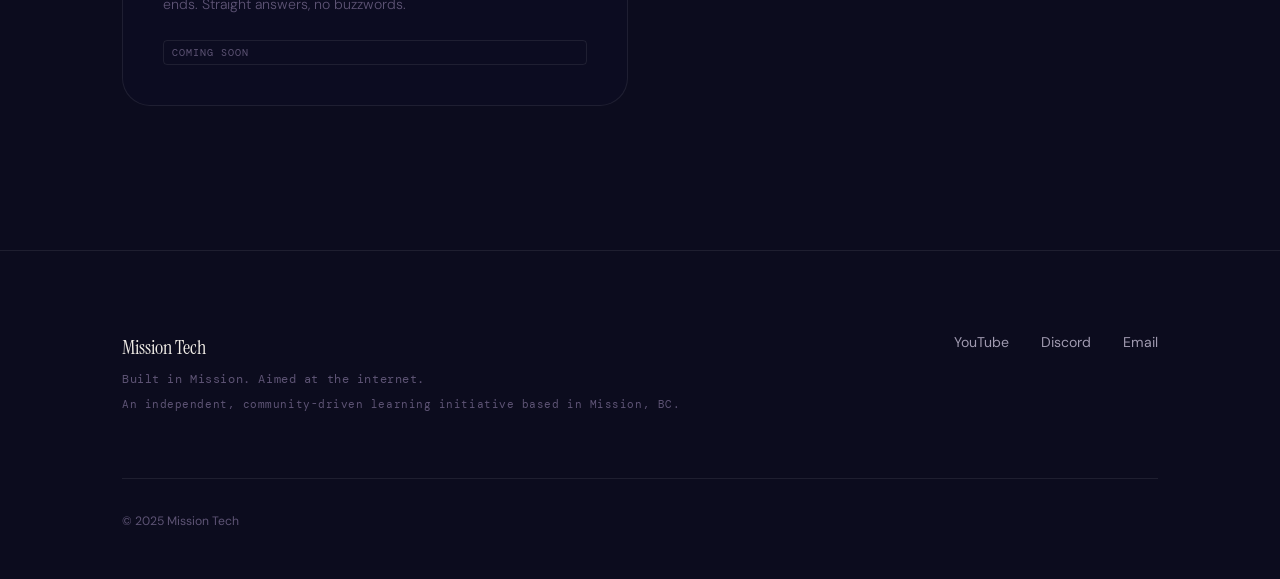
==== commit 21e43ed6: "Add first lesson date and update Discord link for Networking Zero to Hero - Update Discord invite li" ====
--- a/courses.html
+++ b/courses.html
@@ -233,7 +233,7 @@
   <a href="courses.html">Courses</a>
   <a href="index.html#contact">Contact</a>
   <a href="https://www.youtube.com/@missioninstituteoftechnology" target="_blank" rel="noopener">YouTube</a>
-  <a href="https://discord.gg/KCA56a5gVt" target="_blank" rel="noopener">Discord</a>
+  <a href="https://discord.gg/AXJfbJuEug" target="_blank" rel="noopener">Discord</a>
 </div>
 
 <!-- PAGE HEADER -->
@@ -263,14 +263,16 @@
           </div>
           <h2 class="course-title">Networking Zero to Hero</h2>
           <p class="course-desc">From "what's a packet?" to confidently understanding how networks actually work. Real concepts, real tools, real packet journeys.</p>
+          <p style="font-family:var(--f-mono);font-size:0.72rem;letter-spacing:0.06em;color:var(--c-accent);margin-bottom:1.25rem;">First lesson: Sunday, Mar 29 &middot; 8:00 AM Pacific</p>
           <ul class="course-features">
             <li class="course-feature"><span class="course-feature-dot"></span>Completely free, no paywall</li>
             <li class="course-feature"><span class="course-feature-dot"></span>Starts from absolute zero</li>
             <li class="course-feature"><span class="course-feature-dot"></span>Live instruction, not just recordings</li>
             <li class="course-feature"><span class="course-feature-dot"></span>Real tools and packet captures</li>
+            <li class="course-feature"><span class="course-feature-dot"></span>Live on Discord + YouTube, recorded for later</li>
           </ul>
           <div class="course-cta">
-            <a href="https://discord.gg/KCA56a5gVt" target="_blank" rel="noopener" class="btn btn-primary">
+            <a href="https://discord.gg/AXJfbJuEug" target="_blank" rel="noopener" class="btn btn-primary">
               <svg width="16" height="16" viewBox="0 0 24 24" fill="currentColor"><path d="M20.317 4.37a19.791 19.791 0 0 0-4.885-1.515.074.074 0 0 0-.079.037c-.21.375-.444.864-.608 1.25a18.27 18.27 0 0 0-5.487 0 12.64 12.64 0 0 0-.617-1.25.077.077 0 0 0-.079-.037A19.736 19.736 0 0 0 3.677 4.37a.07.07 0 0 0-.032.027C.533 9.046-.32 13.58.099 18.057c.002.022.015.043.03.056a19.9 19.9 0 0 0 5.993 3.03.078.078 0 0 0 .084-.028 14.09 14.09 0 0 0 1.226-1.994.076.076 0 0 0-.041-.106 13.107 13.107 0 0 1-1.872-.892.077.077 0 0 1-.008-.128 10.2 10.2 0 0 0 .372-.292.074.074 0 0 1 .077-.01c3.928 1.793 8.18 1.793 12.062 0a.074.074 0 0 1 .078.01c.12.098.246.198.373.292a.077.077 0 0 1-.006.127 12.299 12.299 0 0 1-1.873.892.077.077 0 0 0-.041.107c.36.698.772 1.362 1.225 1.993a.076.076 0 0 0 .084.028 19.839 19.839 0 0 0 6.002-3.03.077.077 0 0 0 .032-.054c.5-5.177-.838-9.674-3.549-13.66a.061.061 0 0 0-.031-.03zM8.02 15.33c-1.183 0-2.157-1.085-2.157-2.419 0-1.333.956-2.419 2.157-2.419 1.21 0 2.176 1.096 2.157 2.42 0 1.333-.956 2.418-2.157 2.418zm7.975 0c-1.183 0-2.157-1.085-2.157-2.419 0-1.333.955-2.419 2.157-2.419 1.21 0 2.176 1.096 2.157 2.42 0 1.333-.946 2.418-2.157 2.418z"/></svg>
               Join Discord
             </a>
@@ -315,7 +317,7 @@
       </div>
       <div class="footer-links">
         <a href="https://www.youtube.com/@missioninstituteoftechnology" target="_blank" rel="noopener">YouTube</a>
-        <a href="https://discord.gg/KCA56a5gVt" target="_blank" rel="noopener">Discord</a>
+        <a href="https://discord.gg/AXJfbJuEug" target="_blank" rel="noopener">Discord</a>
         <a href="mailto:contact@missioninstituteoftechnology.com">Email</a>
       </div>
     </div>
